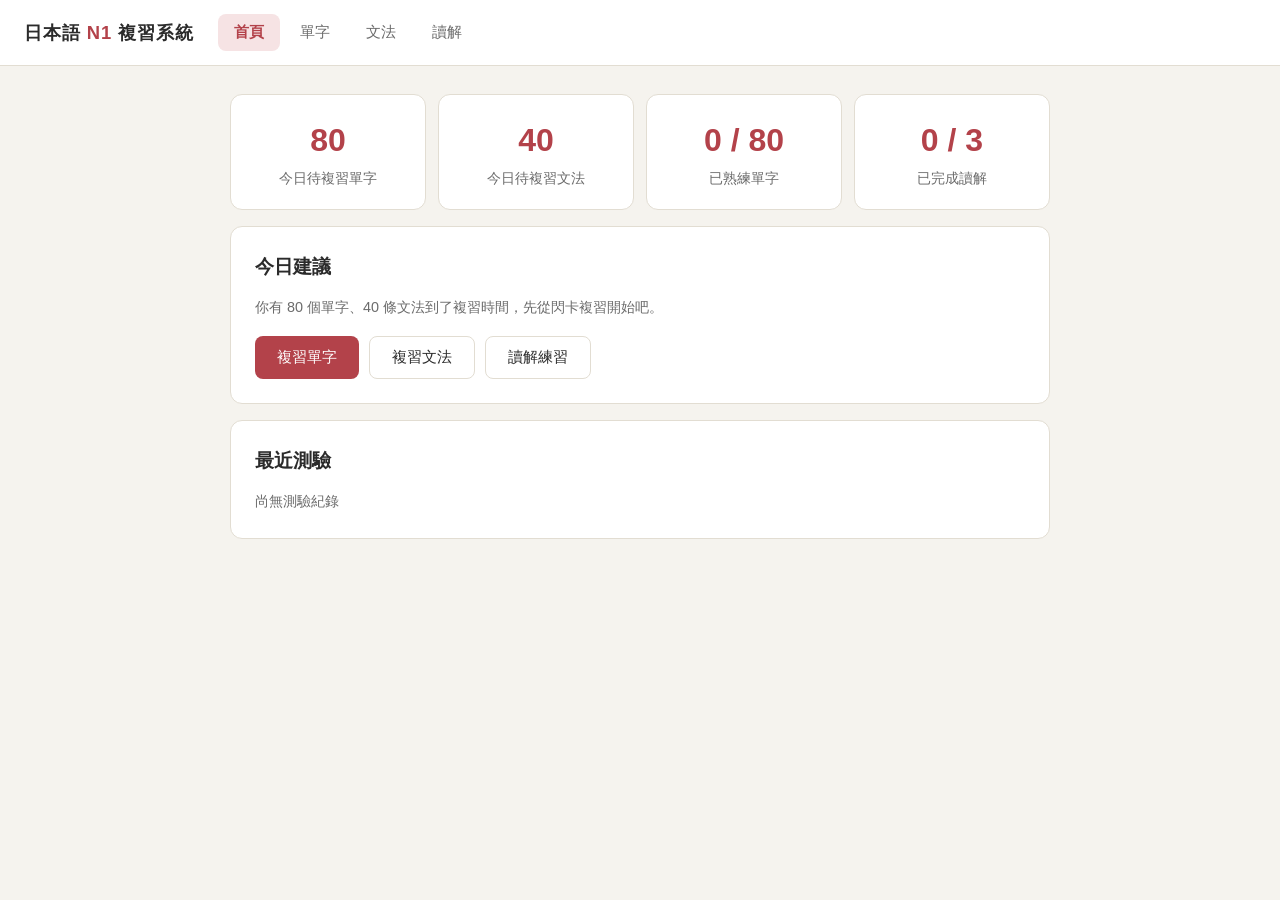
==== index.html @ 4daa90d1 "日本語 N1 複習系統：單字閃卡、文法測驗、讀解練習 Co-Authored-By: Claude Fable 5 <noreply@anthropic.com>" ====
<!DOCTYPE html>
<html lang="zh-Hant">
<head>
  <meta charset="UTF-8">
  <meta name="viewport" content="width=device-width, initial-scale=1.0">
  <title>N1 複習系統</title>
  <link rel="stylesheet" href="styles.css">
</head>
<body>
  <header>
    <h1>日本語 <span class="sub">N1</span> 複習系統</h1>
    <nav>
      <button data-view="home" class="active">首頁</button>
      <button data-view="vocab">單字</button>
      <button data-view="grammar">文法</button>
      <button data-view="reading">讀解</button>
    </nav>
  </header>
  <main id="main"></main>

  <script src="data/vocab.js"></script>
  <script src="data/grammar.js"></script>
  <script src="data/reading.js"></script>
  <script src="app.js"></script>
</body>
</html>
---- styles.css ----
:root {
  --bg: #f5f3ee;
  --card: #ffffff;
  --ink: #2b2b2b;
  --sub: #6b6b6b;
  --accent: #b3424a;
  --accent-soft: #f6e3e4;
  --ok: #3a7d5c;
  --ok-soft: #e2f0e9;
  --bad: #b3424a;
  --bad-soft: #f6e3e4;
  --line: #e2ddd2;
  --radius: 12px;
}

* { margin: 0; padding: 0; box-sizing: border-box; }

body {
  font-family: "Hiragino Sans", "Yu Gothic", "Noto Sans JP", "Microsoft JhengHei", sans-serif;
  background: var(--bg);
  color: var(--ink);
  line-height: 1.7;
}

header {
  background: var(--card);
  border-bottom: 1px solid var(--line);
  padding: 14px 24px;
  display: flex;
  align-items: center;
  gap: 24px;
  flex-wrap: wrap;
  position: sticky;
  top: 0;
  z-index: 10;
}

header h1 { font-size: 1.15rem; letter-spacing: 0.05em; }
header h1 .sub { color: var(--accent); }

nav { display: flex; gap: 4px; flex-wrap: wrap; }

nav button {
  border: none;
  background: transparent;
  padding: 8px 16px;
  font-size: 0.95rem;
  cursor: pointer;
  border-radius: 8px;
  color: var(--sub);
  font-family: inherit;
}
nav button:hover { background: var(--bg); }
nav button.active { background: var(--accent-soft); color: var(--accent); font-weight: 600; }

main { max-width: 860px; margin: 0 auto; padding: 28px 20px 80px; }

.card {
  background: var(--card);
  border: 1px solid var(--line);
  border-radius: var(--radius);
  padding: 24px;
  margin-bottom: 16px;
}

h2 { font-size: 1.2rem; margin-bottom: 12px; }
h3 { font-size: 1.05rem; margin-bottom: 8px; }
.muted { color: var(--sub); font-size: 0.9rem; }

/* dashboard */
.stat-grid { display: grid; grid-template-columns: repeat(auto-fit, minmax(160px, 1fr)); gap: 12px; }
.stat {
  background: var(--card);
  border: 1px solid var(--line);
  border-radius: var(--radius);
  padding: 18px;
  text-align: center;
}
.stat .num { font-size: 2rem; font-weight: 700; color: var(--accent); }
.stat .label { color: var(--sub); font-size: 0.85rem; }

.btn {
  display: inline-block;
  border: none;
  background: var(--accent);
  color: #fff;
  padding: 10px 22px;
  border-radius: 8px;
  font-size: 0.95rem;
  cursor: pointer;
  font-family: inherit;
}
.btn:hover { opacity: 0.9; }
.btn.secondary { background: var(--card); color: var(--ink); border: 1px solid var(--line); }
.btn.ok { background: var(--ok); }
.btn:disabled { opacity: 0.4; cursor: default; }
.btn-row { display: flex; gap: 10px; flex-wrap: wrap; margin-top: 16px; }

/* flashcard */
.flashcard {
  background: var(--card);
  border: 1px solid var(--line);
  border-radius: var(--radius);
  padding: 40px 24px;
  text-align: center;
  min-height: 260px;
  display: flex;
  flex-direction: column;
  justify-content: center;
  gap: 10px;
}
.flashcard .word { font-size: 2.4rem; font-weight: 700; }
.flashcard .reading { font-size: 1.2rem; color: var(--accent); }
.flashcard .meaning { font-size: 1.15rem; }
.flashcard .example { font-size: 0.95rem; color: var(--sub); margin-top: 8px; }
.flashcard .pos {
  display: inline-block; align-self: center;
  font-size: 0.75rem; color: var(--sub);
  border: 1px solid var(--line); border-radius: 99px; padding: 1px 10px;
}

.rate-row { display: flex; gap: 8px; justify-content: center; margin-top: 16px; flex-wrap: wrap; }
.rate-btn {
  border: 1px solid var(--line);
  background: var(--card);
  padding: 10px 18px;
  border-radius: 8px;
  cursor: pointer;
  font-family: inherit;
  font-size: 0.9rem;
}
.rate-btn small { display: block; color: var(--sub); font-size: 0.7rem; }
.rate-btn.again { border-color: var(--bad); color: var(--bad); }
.rate-btn.good { border-color: var(--ok); color: var(--ok); }
.rate-btn:hover { background: var(--bg); }

/* quiz */
.quiz-q { font-size: 1.15rem; margin-bottom: 16px; }
.quiz-q .big { font-size: 1.8rem; font-weight: 700; display: block; margin: 8px 0; }
.options { display: grid; gap: 10px; }
.opt {
  border: 1px solid var(--line);
  background: var(--card);
  border-radius: 8px;
  padding: 12px 16px;
  text-align: left;
  cursor: pointer;
  font-size: 1rem;
  font-family: inherit;
}
.opt:hover:not(:disabled) { border-color: var(--accent); }
.opt.correct { background: var(--ok-soft); border-color: var(--ok); }
.opt.wrong { background: var(--bad-soft); border-color: var(--bad); }
.opt:disabled { cursor: default; }

.explanation {
  margin-top: 14px;
  padding: 12px 16px;
  background: var(--bg);
  border-radius: 8px;
  font-size: 0.92rem;
}
.explanation .tag { font-weight: 700; color: var(--accent); }

.progress-bar { height: 6px; background: var(--line); border-radius: 99px; margin-bottom: 16px; overflow: hidden; }
.progress-bar .fill { height: 100%; background: var(--accent); border-radius: 99px; transition: width 0.3s; }

/* lists */
.item-list { display: grid; gap: 8px; }
.item-row {
  background: var(--card);
  border: 1px solid var(--line);
  border-radius: 8px;
  padding: 12px 16px;
  cursor: pointer;
}
.item-row:hover { border-color: var(--accent); }
.item-row .head { display: flex; justify-content: space-between; align-items: baseline; gap: 8px; flex-wrap: wrap; }
.item-row .w { font-weight: 700; font-size: 1.05rem; }
.item-row .r { color: var(--accent); font-size: 0.9rem; }
.item-row .m { color: var(--sub); font-size: 0.9rem; }
.item-row .detail { display: none; margin-top: 8px; font-size: 0.92rem; border-top: 1px dashed var(--line); padding-top: 8px; }
.item-row.open .detail { display: block; }

.level-dot {
  display: inline-block; width: 10px; height: 10px; border-radius: 50%;
  background: var(--line); margin-left: 6px; vertical-align: middle;
}
.level-dot.l1 { background: #d9a0a4; }
.level-dot.l2 { background: #c97e84; }
.level-dot.l3 { background: #e0b34e; }
.level-dot.l4 { background: #8fbc9f; }
.level-dot.l5 { background: var(--ok); }

.search-box {
  width: 100%; padding: 10px 14px; margin-bottom: 12px;
  border: 1px solid var(--line); border-radius: 8px;
  font-size: 0.95rem; font-family: inherit; background: var(--card);
}

/* reading */
.passage {
  white-space: pre-wrap;
  font-size: 1.02rem;
  line-height: 2;
  margin-bottom: 20px;
}
.reading-title { display: flex; justify-content: space-between; align-items: center; flex-wrap: wrap; gap: 8px; }
.badge {
  font-size: 0.75rem; padding: 2px 10px; border-radius: 99px;
  background: var(--ok-soft); color: var(--ok);
}

.result-banner {
  text-align: center; padding: 28px;
}
.result-banner .score { font-size: 2.6rem; font-weight: 700; color: var(--accent); }

@media (max-width: 600px) {
  main { padding: 16px 12px 60px; }
  .flashcard .word { font-size: 1.9rem; }
}
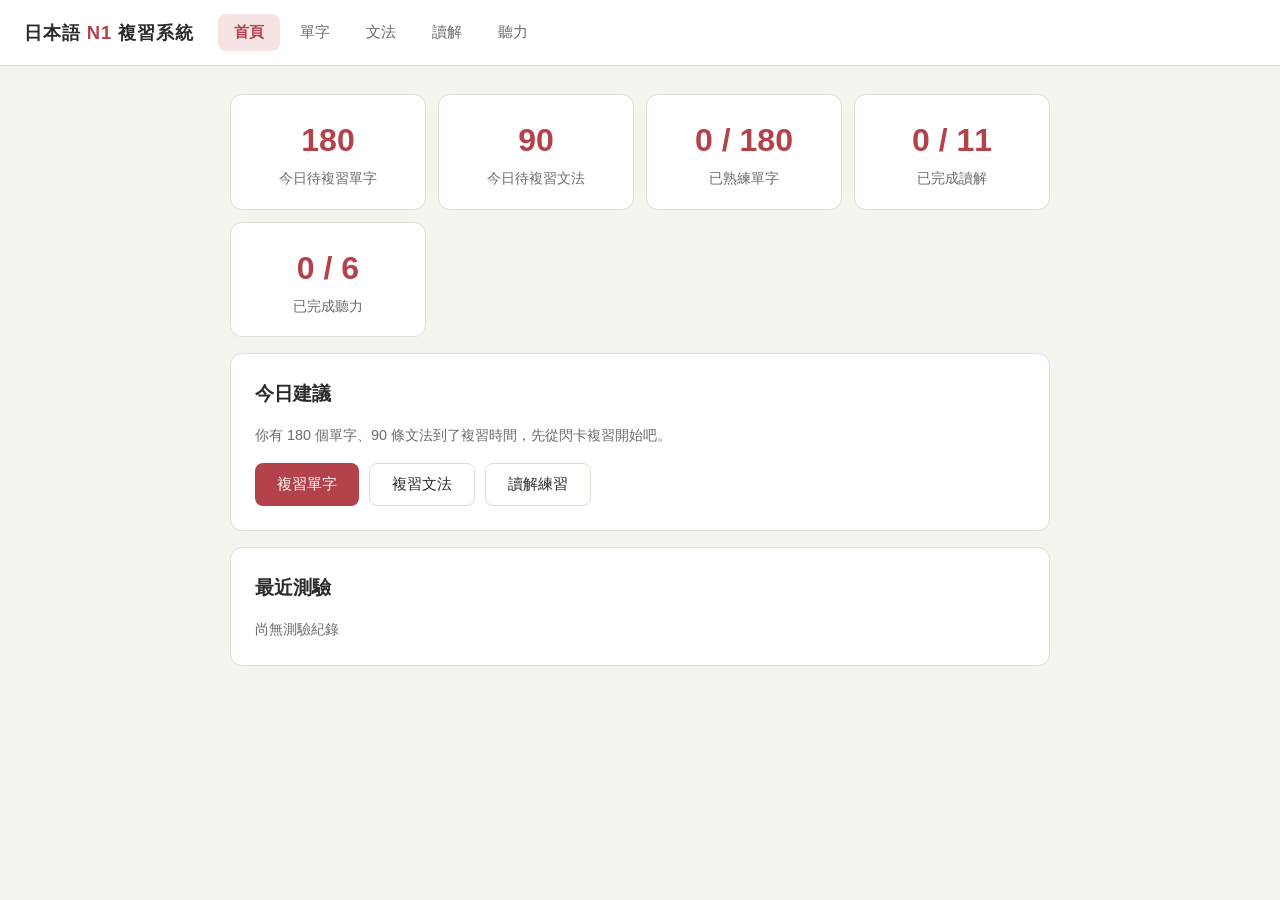
==== commit e08eb5a1: "新增聽力測驗功能：Web Speech API 語音合成、JLPT 聴解形式六題 Co-Authored-By: Claude Fable 5 <noreply@anthropic.com>" ====
--- a/index.html
+++ b/index.html
@@ -14,6 +14,7 @@
       <button data-view="vocab">單字</button>
       <button data-view="grammar">文法</button>
       <button data-view="reading">讀解</button>
+      <button data-view="listening">聽力</button>
     </nav>
   </header>
   <main id="main"></main>
@@ -21,6 +22,7 @@
   <script src="data/vocab.js"></script>
   <script src="data/grammar.js"></script>
   <script src="data/reading.js"></script>
+  <script src="data/listening.js"></script>
   <script src="app.js"></script>
 </body>
 </html>
